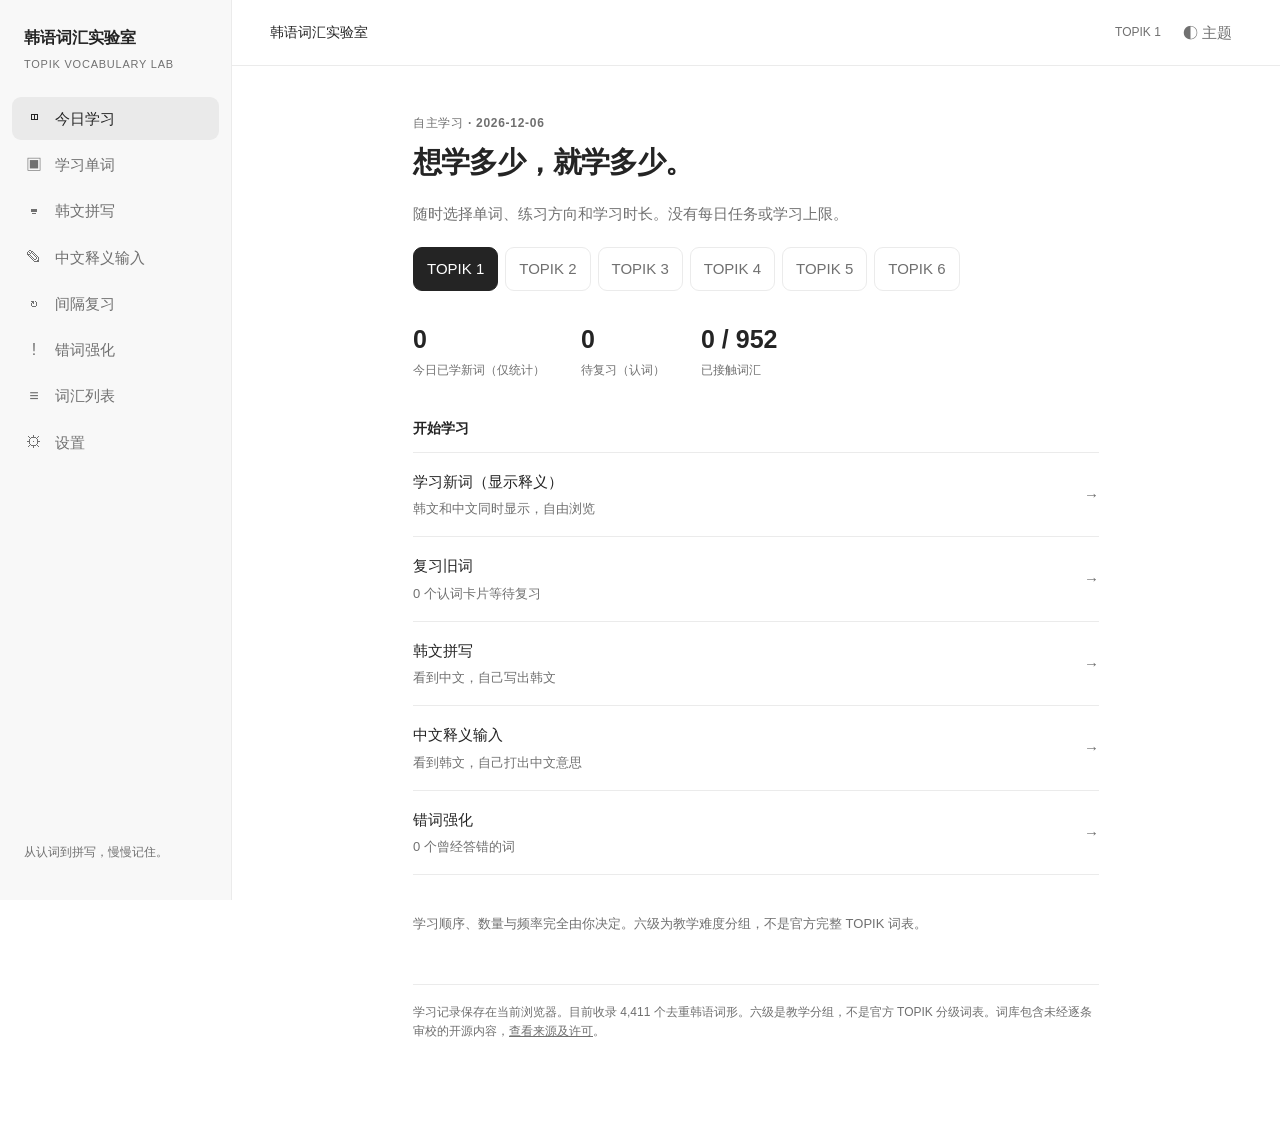
==== k/index.html @ e661a74e "Add permanent short /k/ link without replacing existing site" ====
<!doctype html><html lang="zh-CN"><head><meta charset="utf-8"><meta name="viewport" content="width=device-width,initial-scale=1"><title>韩语词汇实验室</title><meta http-equiv="refresh" content="0;url=../topik-vocab/"><script>location.replace('../topik-vocab/')</script></head><body><p><a href="../topik-vocab/">打开韩语词汇实验室</a></p></body></html>
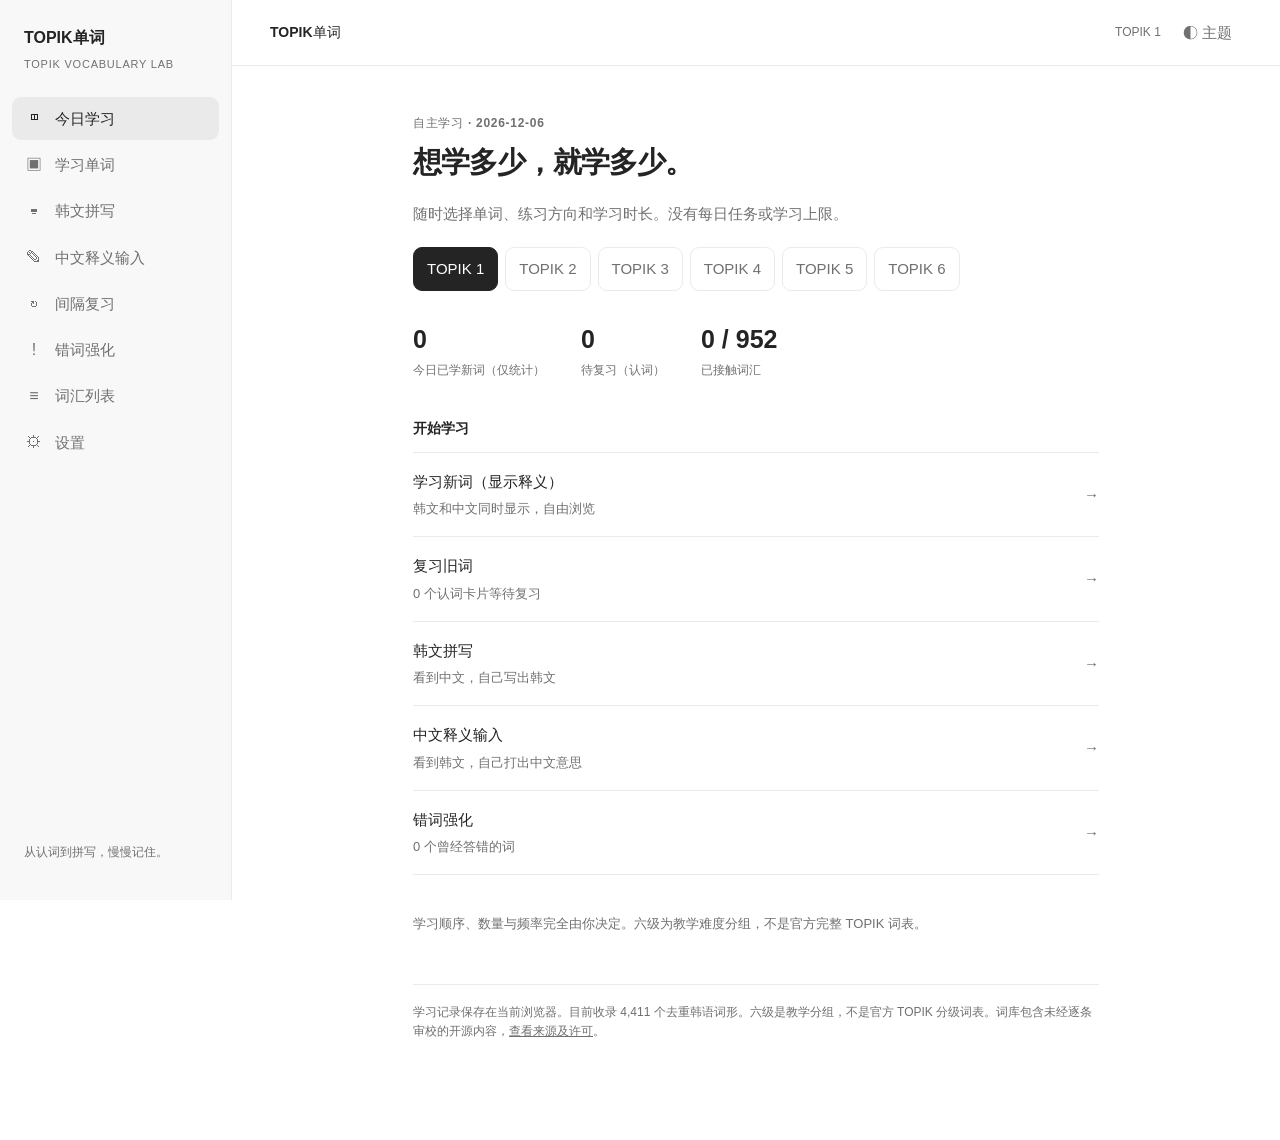
==== commit 882e36e8: "Rename website to TOPIK单词" ====
--- a/k/index.html
+++ b/k/index.html
@@ -1 +1 @@
-<!doctype html><html lang="zh-CN"><head><meta charset="utf-8"><meta name="viewport" content="width=device-width,initial-scale=1"><title>韩语词汇实验室</title><meta http-equiv="refresh" content="0;url=../topik-vocab/"><script>location.replace('../topik-vocab/')</script></head><body><p><a href="../topik-vocab/">打开韩语词汇实验室</a></p></body></html>+<!doctype html><html lang="zh-CN"><head><meta charset="utf-8"><meta name="viewport" content="width=device-width,initial-scale=1"><title>TOPIK单词</title><meta http-equiv="refresh" content="0;url=../topik-vocab/"><script>location.replace('../topik-vocab/')</script></head><body><p><a href="../topik-vocab/">打开TOPIK单词</a></p></body></html>
